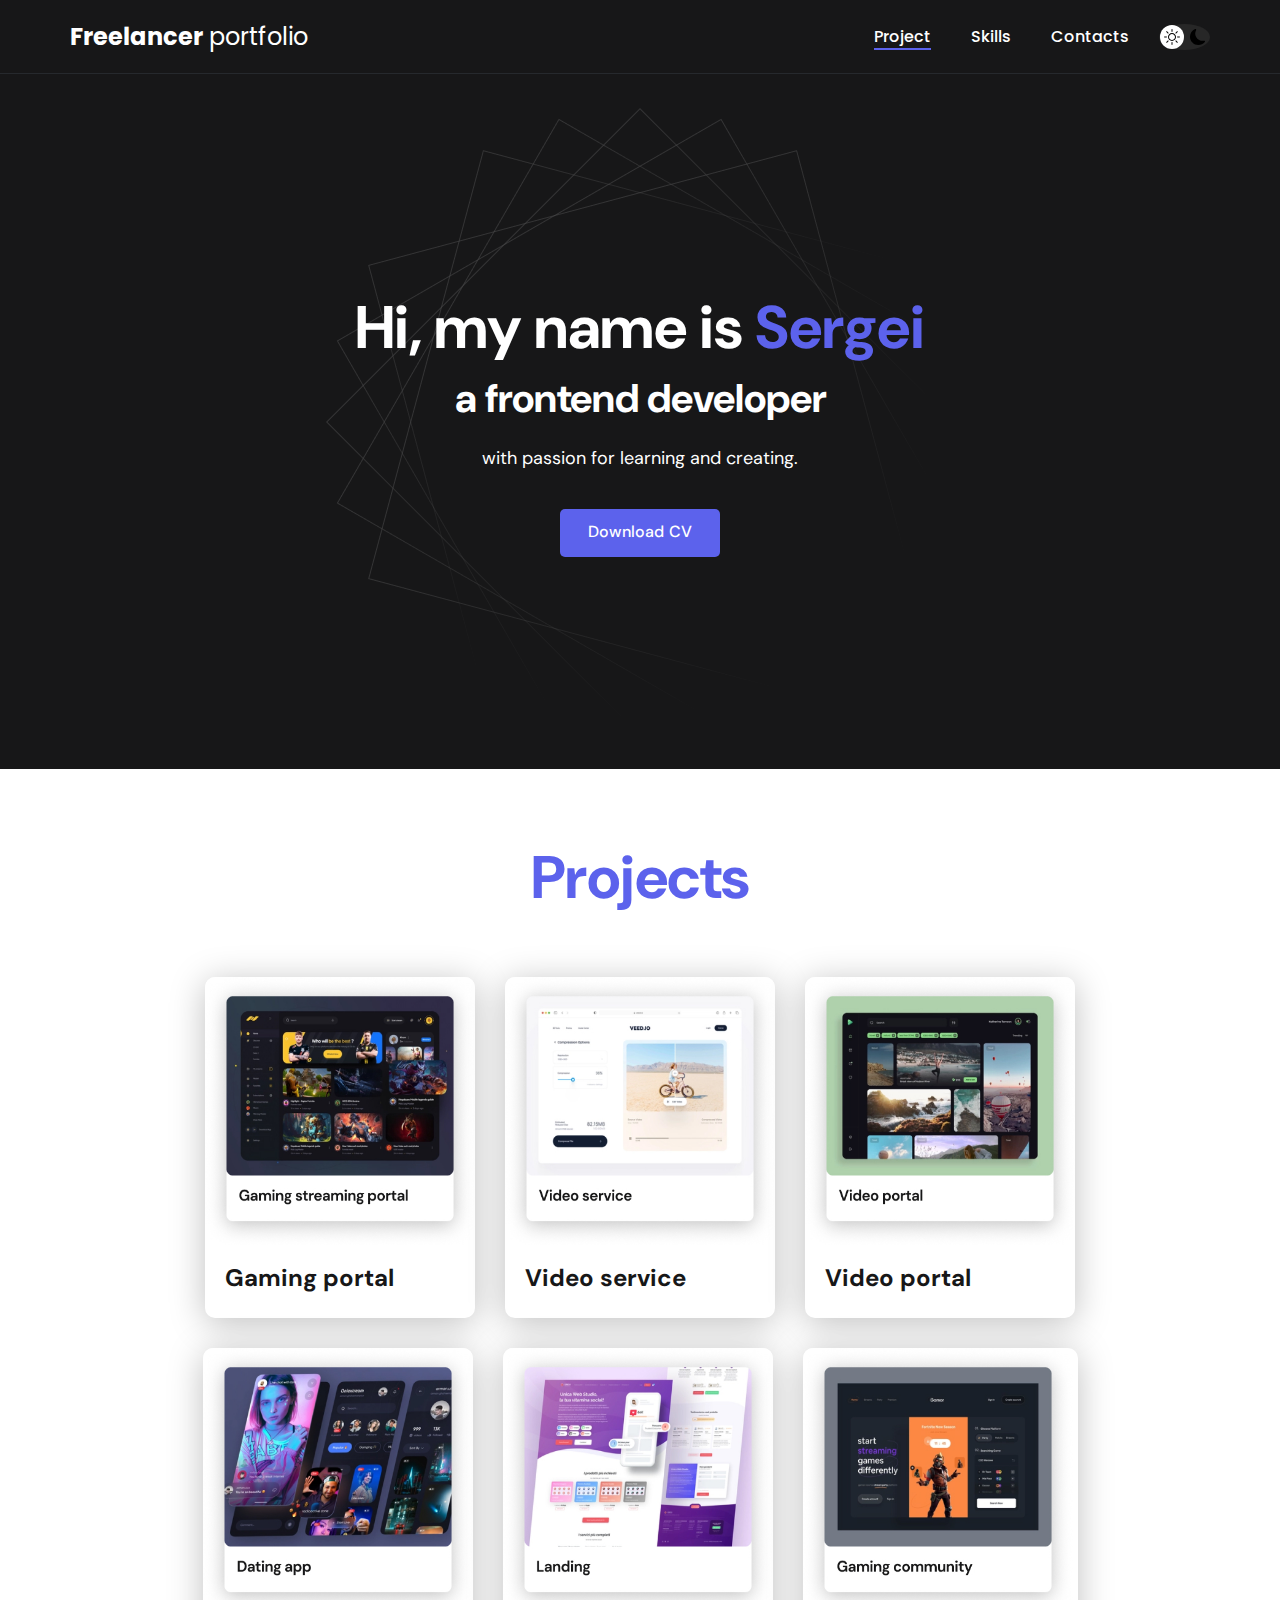
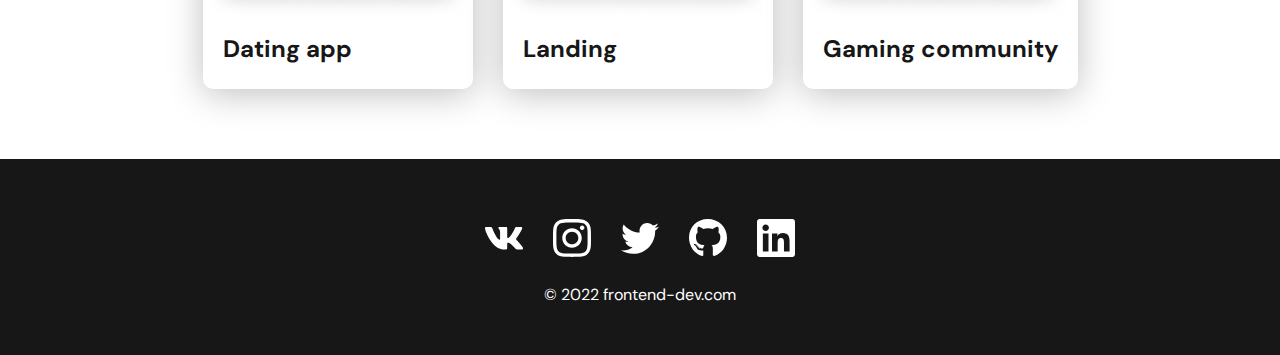
==== index.html @ f3a43516 "Add files via upload" ====
<!DOCTYPE html>
<html lang="en">

<head>
    <meta charset="UTF-8">
    <meta http-equiv="X-UA-Compatible" content="IE=edge">
    <meta name="viewport" content="width=device-width, initial-scale=1.0">
    <title>Portfolio</title>
    <link rel="stylesheet" href="/css/main.css">
</head>

<body>
    <nav class="nav">
        <div class="container">
            <div class="nav-row">
                <a href="/index.html" class="logo"><strong>Freelancer</strong> portfolio</a>

                <button class="dark-mode-btn">
                    <img src="./image/icon/sun.svg" alt="light" class="dark-mode-btn__icon">
                    <img src="./image/icon/moon.svg" alt="light" class="dark-mode-btn__icon">

                </button>

                <ul class="nav-list">
                    <li class="nav-list__item"><a href="index.html" class="nav_list__link--active">Project</a>
                    </li>
                    <li class="nav-list__item"><a href="skills.html" class="nav_list__link">Skills</a></li>
                    <li class="nav-list__item"><a href="contacts.html" class="nav_list__link">Contacts</a></li>
                </ul>
            </div>
        </div>
    </nav>


    <header class="header">
        <div class="header__wrapper">
            <h1 class="header__title">
                <strong>Hi, my name is <em>Sergei</em></strong><br>
                a frontend developer
            </h1>
            <div class="header__text">
                <p>with passion for learning and creating.</p>
            </div>
            <a href="#!" class="btn">
                Download CV
            </a>
        </div>
    </header>


    <main class="section">
        <div class="container">
            <h2 class="title-1">Projects</h2>
            <ul class="projects">
                <li class="project">
                    <a href="project-page.html"><img src="./image/project/Project 1.jpg" alt="Project img"
                            class="project__img"></a>
                    <h3 class="project__title">Gaming portal</h3>
                </li>
                <li class="project">
                    <a href="project-page.html"><img src="./image/project/Project 2.jpg" alt="Project img"
                            class="project__img"></a>
                    <h3 class="project__title">Video service</h3>
                </li>
                <li class="project">
                    <a href="project-page.html"><img src="./image/project/Project 3.jpg" alt="Project img"
                            class="project__img"></a>
                    <h3 class="project__title">Video portal</h3>
                </li>

                <li class="project">
                    <img src="./image/project/Project 4.jpg" alt="Project img" class="project__img">
                    <h3 class="project__title">Dating app</h3>
                </li>
                <li class="project">
                    <img src="./image/project/Project 5.jpg" alt="Project img" class="project__img">
                    <h3 class="project__title">Landing</h3>
                </li>
                <li class="project">
                    <img src="./image/project/Project 6.jpg" alt="Project img" class="project__img">
                    <h3 class="project__title">Gaming community</h3>
                </li>
            </ul>


        </div>
    </main>


    <footer class="footer">
        <div class="container">
            <div class="footer__wraper">
                <ul class="social">
                    <li class="social__item"><a href="#!"><img src="./image/icon/vk.svg" alt="Link"></a></li>
                    <li class="social__item"><a href="#!"><img src="./image/icon/instagram.svg" alt="Link"></a></li>
                    <li class="social__item"><a href="#!"><img src="./image/icon/twitter.svg" alt="Link"></a></li>
                    <li class="social__item"><a href="#!"><img src="./image/icon/gitHub.svg" alt="Link"></a></li>
                    <li class="social__item"><a href="#!"><img src="./image/icon/linkedIn.svg" alt="Link"></a></li>
                </ul>
                <div class="copyright">
                    <p>© 2022 frontend-dev.com</p>
                </div>



            </div>
        </div>
    </footer>

    <script src="./js/main.js"></script>
</body>

</html>
---- css/main.css ----
@import url(/css/reset.css);
@import url('https://fonts.googleapis.com/css2?family=DM+Sans:wght@400;500;700&family=Poppins:wght@400;500&display=swap');

/* font-family: 'DM Sans', sans-serif;
font-family: 'Poppins', sans-serif; */



:root {
    --black: #171718;
    --black-border: #26292D;
    --white: #fff;
    --purple: #5C62EC;

    --dark-bg: var(--black);
    --dark-border: var(--black-border);
    --header-text: var(--white);
    --accent: var(--purple);


    /* Light mode */
    --page-bg: var(--white);
    --text-color: var(--black);

}





.dark {
    /* Dark mode */
    --page-bg: #252526;
    --text-color: var(--white);
}


html,
body {
    display: flex;
    flex-direction: column;
    min-height: 100vh;

    font-family: 'DM Sans', sans-serif;



    /* light mode */
    background-color: var(--page-bg);
    color: var(--text-color);
}

.container {
    margin: 0 auto;
    padding: 0 15px;
    max-width: 1170px;
}


/* NAVIGATION */

.nav {
    padding: 19px 0;
    border-bottom: 1px solid var(--dark-border);
    background-color: var(--dark-bg);
    color: var(--white);
    letter-spacing: normal;
}

.nav-row {
    display: flex;
    flex-wrap: wrap;
    justify-content: flex-end;
    align-items: center;
    column-gap: 30px;
    row-gap: 20px;
}

.logo {
    margin-right: auto;
    color: var(--header-text);
    font-size: 24px;
    font-family: 'Poppins', sans-serif;
    text-decoration: none;
}

.logo strong {
    font-weight: 700;
}

/* NAV_LIST */

.nav-list {
    display: flex;
    flex-wrap: wrap;
    align-items: center;
    column-gap: 40px;
    font-size: 16px;
    font-weight: 500;
    font-family: 'Poppins', sans-serif;
}



.nav_list__link {
    color: var(--header-text);
    transition: opacity 0.2s ease-in;
}

.nav_list__link:hover {
    opacity: 0.8;
}

.nav_list__link--active {
    position: relative;
    color: var(--header-text);
}

.nav_list__link--active::before {
    content: '';

    position: absolute;
    left: 0;
    top: 100%;

    display: block;
    height: 2px;
    width: 100%;
    background-color: var(--accent);
}

/* Dark mode btn */

.dark-mode-btn {
    order: 9;
    position: relative;
    display: flex;
    justify-content: space-between;
    width: 51px;
    height: 26px;
    padding: 5px;
    border-radius: 50%;
    background-color: #272727;
}

.dark-mode-btn::before {
    content: '';
    position: absolute;
    top: 1px;
    left: 1px;

    display: block;
    width: 24px;
    height: 24px;

    border-radius: 50px;
    background-color: var(--white);

    transition: left 0.2s ease-in;
}

.dark-mode-btn--active::before {
    left: 26px;
}

.dark-mode-btn__icon {
    position: relative;
    z-index: 9;
}

/* Header */

.header {
    display: flex;
    justify-content: center;
    align-items: center;
    padding: 40px 0;
    min-height: 695px;
    background-color: var(--dark-bg);
    background-image: url('./../image/header-bg.png');
    background-repeat: no-repeat;
    background-size: auto;
    background-position: center center;

    color: var(--header-text);
    text-align: center;


}

.header__wrapper {
    padding: 0 15px;
    max-width: 660px;

}

.header__title {
    margin-bottom: 20px;
    font-size: 40px;
    font-weight: 700;
    line-height: 1.4;

}

.header__title strong {
    font-size: 60px;
    font-weight: 700;
}

.header__title em {
    font-style: normal;
    color: var(--accent);
}

.header__text {
    margin-bottom: 40px;
    font-size: 18px;
    line-height: 1.333;
}

.header__text p+p {
    margin-top: 1em;
}

.btn {
    display: inline-block;
    height: 48px;
    padding: 12px 28px;
    border-radius: 5px;
    background-color: var(--accent);
    color: var(--header-text);
    letter-spacing: 0.15px;
    font-size: 16px;
    font-weight: 500;

    transition: opacity 0.2s ease-in;
}

.btn:hover {
    opacity: 0.6;
}

.btn:active {
    position: relative;
    top: 1px;
}

/* btn-outline */

.btn-outline {
    display: flex;
    column-gap: 10px;

    align-items: center;

    width: 169px;
    height: 48px;
    padding: 12px 20px;
    border-radius: 5px;
    border: 1px solid #000;
    color: var(--black-border);
    background-color: var(--white);





    transition: opacity 0.2s ease-in;
}

.btn-outline:hover {
    opacity: 0.6;
}

.btn-outline:active {
    position: relative;
    top: 1px;
}

/* General */

.section {
    padding: 70px 0;
}

.title-1 {
    margin-bottom: 60px;
    font-size: 60px;
    font-weight: 700;
    line-height: 78px;
    letter-spacing: -0.5px;
    color: var(--accent);
    text-align: center;
}

/* Project */

.project__img {
    width: 270px;
    height: 270px;
    border-radius: 10px;
}

.projects {
    display: flex;
    flex-wrap: wrap;
    column-gap: 30px;
    row-gap: 30px;
    justify-content: center;

}

.project {
    max-width: 370px;
    background-color: var(--white);
    box-shadow: 0px 5px 35px rgba(0, 0, 0, 0.25);
    border-radius: 10px;

}

.project__title {
    padding: 15px 20px 25px;
    font-style: normal;
    font-weight: 700;
    font-size: 24px;
    line-height: 1.3;
    color: #171718;
}

/* Project details */

.project-details {
    margin: 0 auto;
    max-width: 865px;
    display: flex;
    flex-direction: column;
    align-items: center;
    text-align: center;
}

.project-details__cover {
    max-width: 100%;
    margin-bottom: 40px;
    box-shadow: (0px 5px 35px rgba(0, 0, 0, 0.25));
    border-radius: 10px;

}

.project-details__desc {
    margin-bottom: 30px;
    font-weight: 700;
    font-size: 24px;
    line-height: 1.3;
}

/* Content-list */

.title-2 {
    font-weight: 700;
    font-size: 40px;
    line-height: 1.3;
    margin-bottom: 20px;
}

.content-list {
    margin: 0 auto;
    max-width: 570px;
    display: flex;
    flex-direction: column;
    align-items: center;
    row-gap: 40px;
    text-align: center;
}

.content-list__item {
    font-size: 18px;
    line-height: 1.5;
}

/* Footer */

.footer {
    margin-top: auto;
    background-color: var(--dark-bg);
    padding: 60px 0 50px;
    color: var(--header-text);
}

.footer__wraper {
    display: flex;
    flex-direction: column;
    align-items: center;
    row-gap: 27px;
}

.social {
    display: flex;
    column-gap: 30px;
    align-items: center;
}

.copyright {
    font-size: 16px;
}


@media (max-width: 620px) {
    .header {
        min-height: unset;
    }


    .header__title {
        font-size: 30px;
    }

    .header__title strong {
        font-size: 40px;
    }

    .nav-row {
        justify-content: space-between;
    }

    .dark-mode-btn {
        order: 0;
    }


    .section {
        padding: 40px 0;
    }


    .title-1 {
        margin-bottom: 30px;
        font-size: 40px;
    }

    .title-2 {
        margin-bottom: 10px;
        font-size: 30px;
    }

    .project {
        justify-content: center;
    }

    .project__title {
        font-size: 22px;
    }


    .footer {
        padding: 40px 0 30px;
    }

    .footer__wraper {
        row-gap: 20px;
    }

    .social {
        column-gap: 20px;
    }

    .social__item {
        width: 28px;

    }

    .content-list {
        row-gap: 20px;
    }

    .content-list__item {
        font-size: 16px;
    }


}
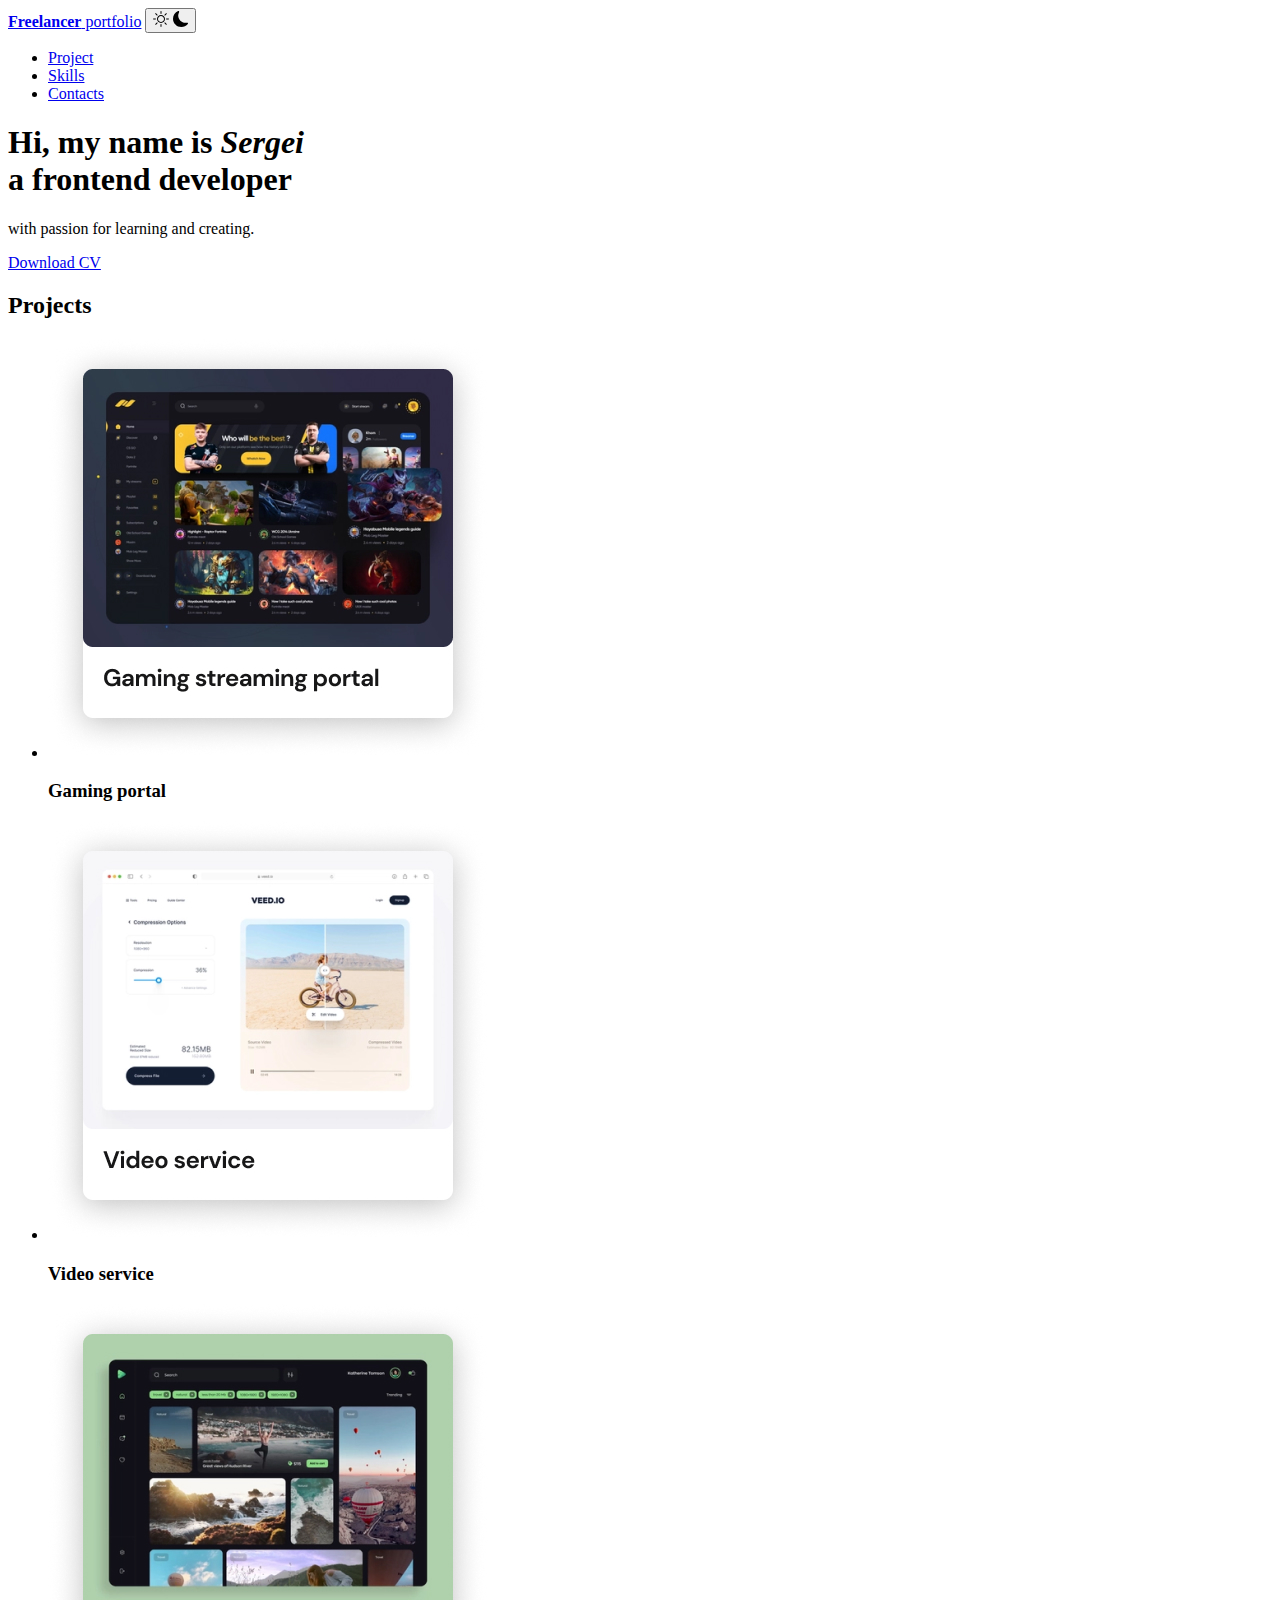
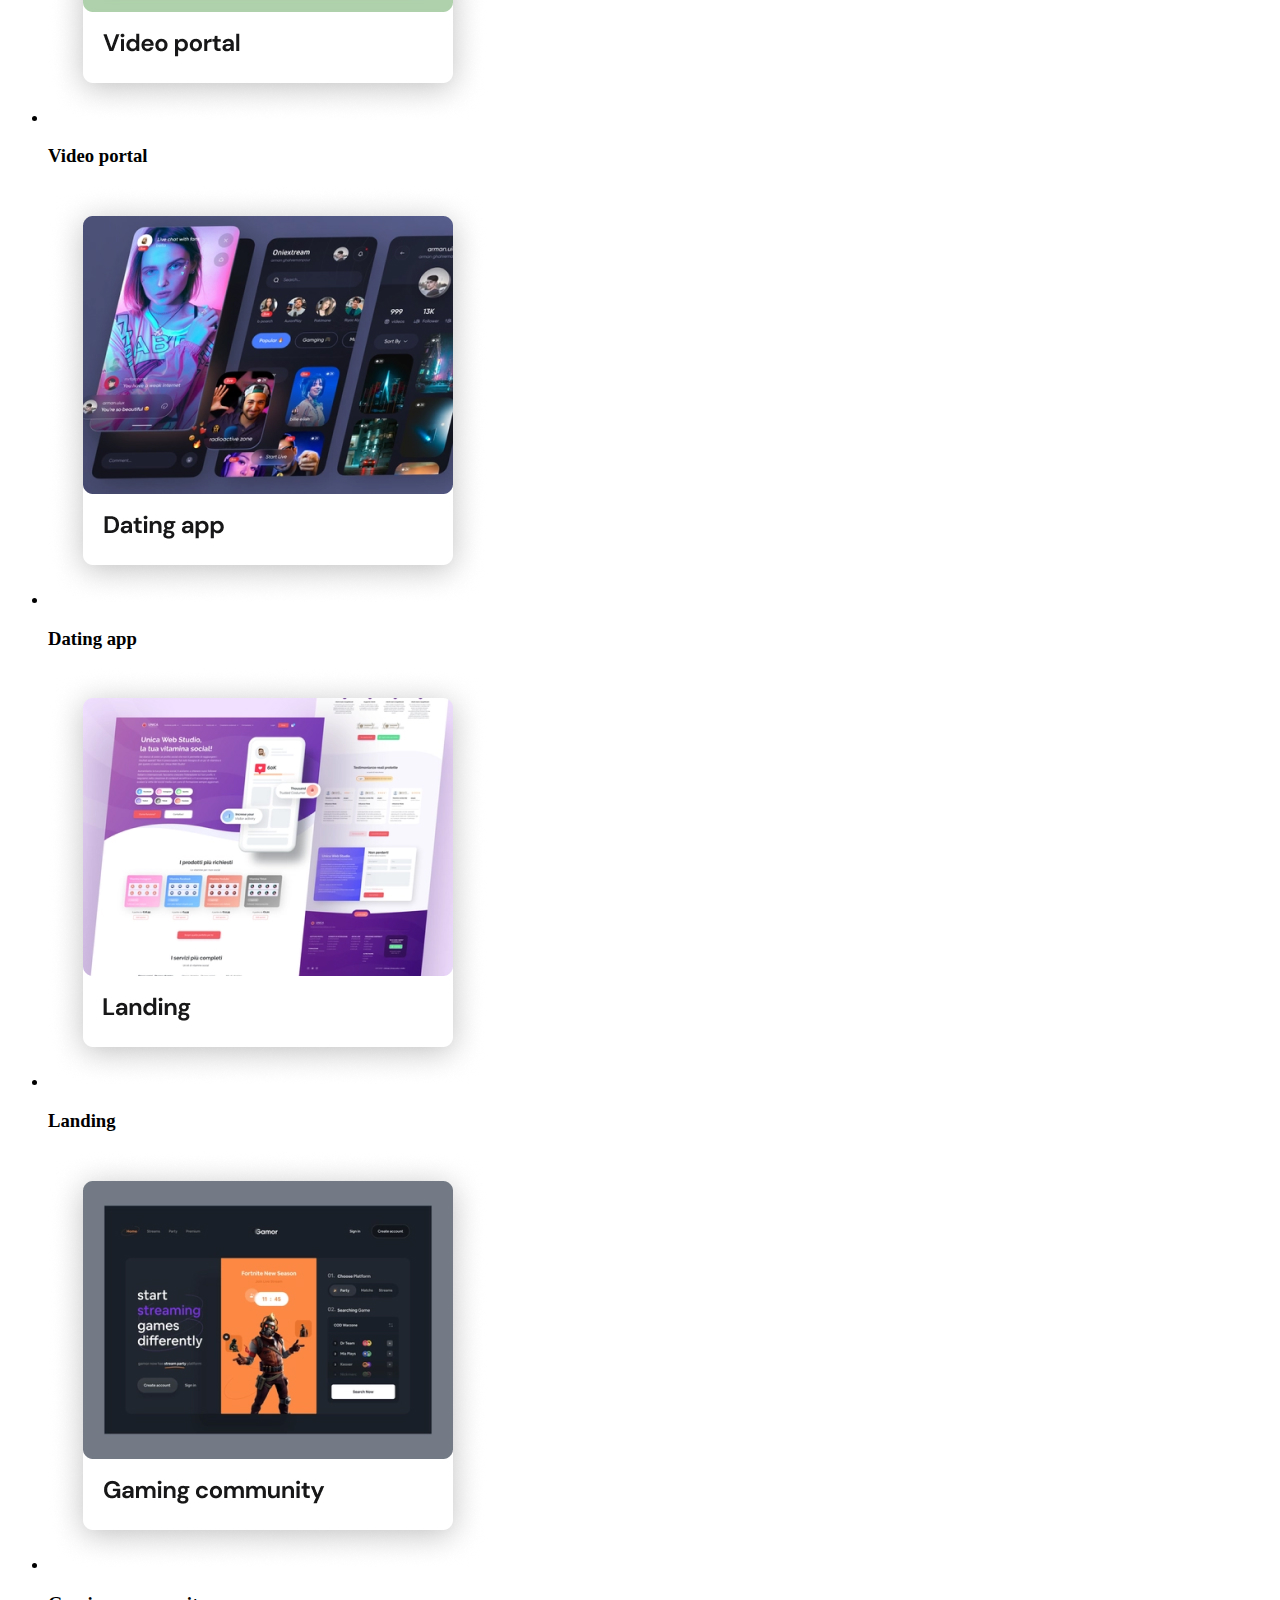
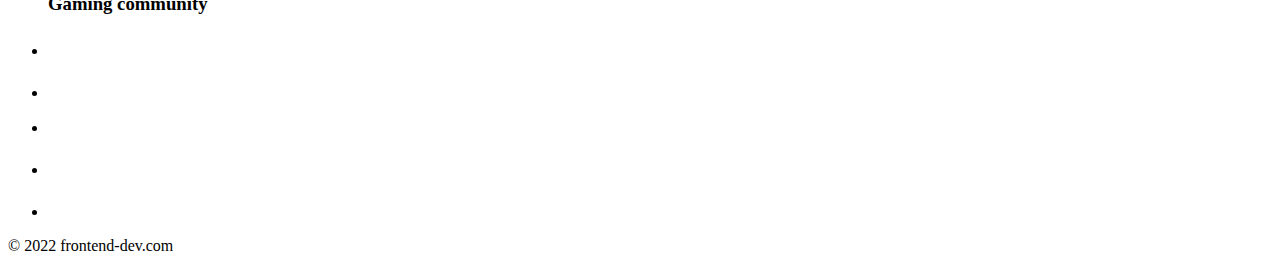
==== commit 8be340fa: "Update index.html" ====
--- a/index.html
+++ b/index.html
@@ -6,7 +6,8 @@
     <meta http-equiv="X-UA-Compatible" content="IE=edge">
     <meta name="viewport" content="width=device-width, initial-scale=1.0">
     <title>Portfolio</title>
-    <link rel="stylesheet" href="/css/main.css">
+    <link rel="stylesheet" href="/
+Portfolio_jobs/css/main.css">
 </head>
 
 <body>
@@ -110,4 +111,4 @@
     <script src="./js/main.js"></script>
 </body>
 
-</html>+</html>
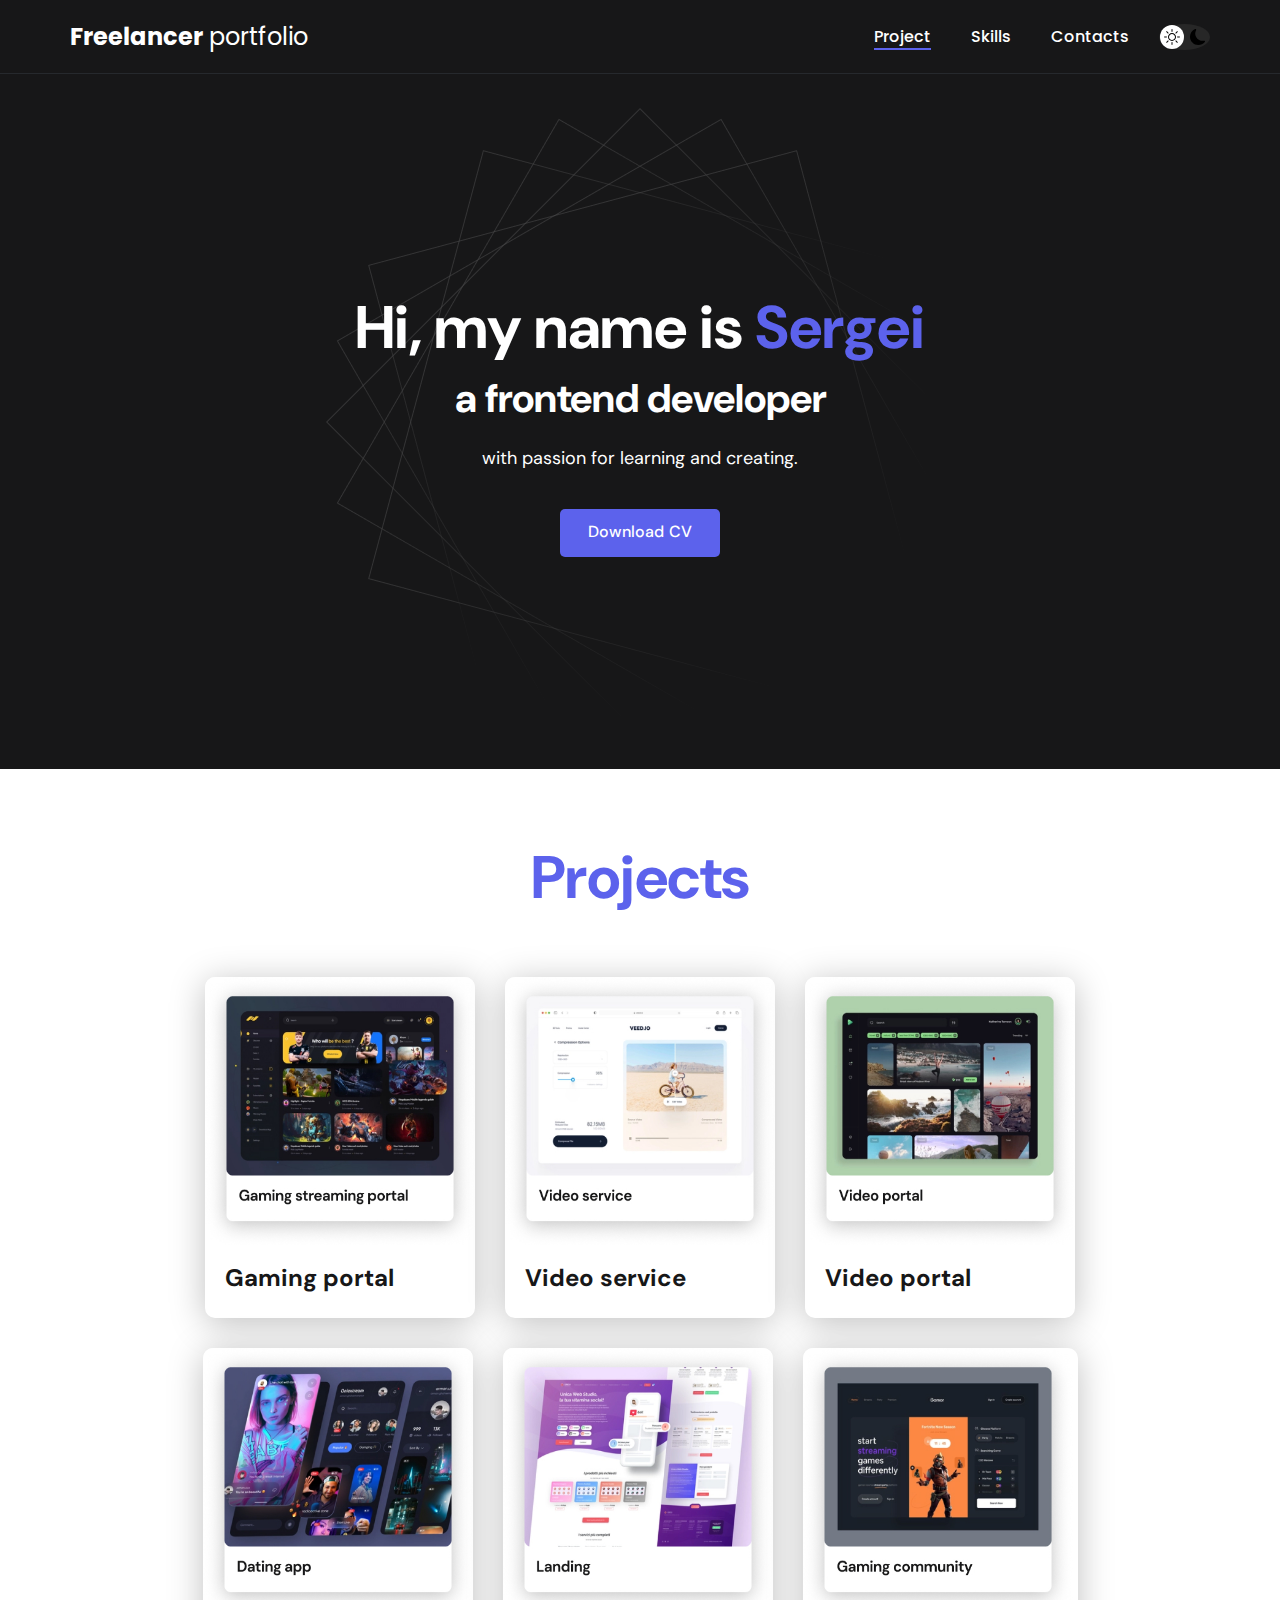
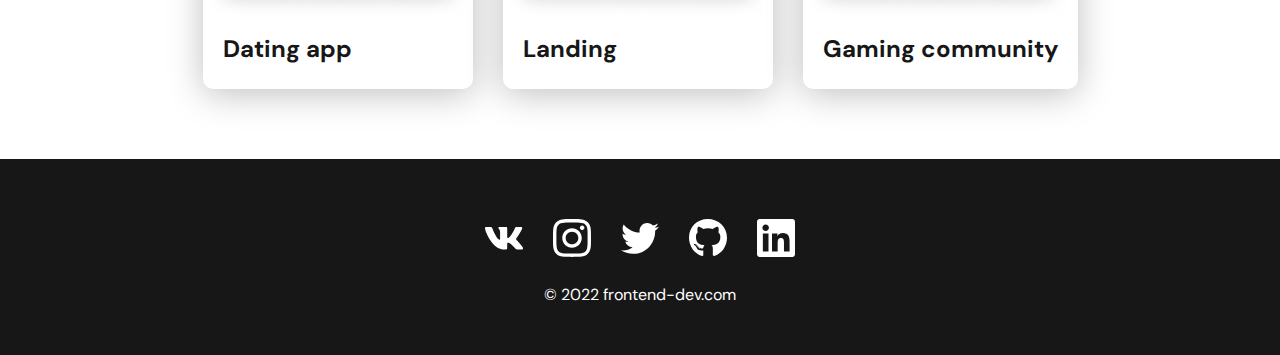
==== commit 899dcab2: "Update index.html" ====
--- a/index.html
+++ b/index.html
@@ -6,8 +6,7 @@
     <meta http-equiv="X-UA-Compatible" content="IE=edge">
     <meta name="viewport" content="width=device-width, initial-scale=1.0">
     <title>Portfolio</title>
-    <link rel="stylesheet" href="/
-Portfolio_jobs/css/main.css">
+    <link rel="stylesheet" href="css/main.css">
 </head>
 
 <body>
--- a/css/main.css
+++ b/css/main.css
@@ -0,0 +1,480 @@
+@import url(/css/reset.css);
+@import url('https://fonts.googleapis.com/css2?family=DM+Sans:wght@400;500;700&family=Poppins:wght@400;500&display=swap');
+
+/* font-family: 'DM Sans', sans-serif;
+font-family: 'Poppins', sans-serif; */
+
+
+
+:root {
+    --black: #171718;
+    --black-border: #26292D;
+    --white: #fff;
+    --purple: #5C62EC;
+
+    --dark-bg: var(--black);
+    --dark-border: var(--black-border);
+    --header-text: var(--white);
+    --accent: var(--purple);
+
+
+    /* Light mode */
+    --page-bg: var(--white);
+    --text-color: var(--black);
+
+}
+
+
+
+
+
+.dark {
+    /* Dark mode */
+    --page-bg: #252526;
+    --text-color: var(--white);
+}
+
+
+html,
+body {
+    display: flex;
+    flex-direction: column;
+    min-height: 100vh;
+
+    font-family: 'DM Sans', sans-serif;
+
+
+
+    /* light mode */
+    background-color: var(--page-bg);
+    color: var(--text-color);
+}
+
+.container {
+    margin: 0 auto;
+    padding: 0 15px;
+    max-width: 1170px;
+}
+
+
+/* NAVIGATION */
+
+.nav {
+    padding: 19px 0;
+    border-bottom: 1px solid var(--dark-border);
+    background-color: var(--dark-bg);
+    color: var(--white);
+    letter-spacing: normal;
+}
+
+.nav-row {
+    display: flex;
+    flex-wrap: wrap;
+    justify-content: flex-end;
+    align-items: center;
+    column-gap: 30px;
+    row-gap: 20px;
+}
+
+.logo {
+    margin-right: auto;
+    color: var(--header-text);
+    font-size: 24px;
+    font-family: 'Poppins', sans-serif;
+    text-decoration: none;
+}
+
+.logo strong {
+    font-weight: 700;
+}
+
+/* NAV_LIST */
+
+.nav-list {
+    display: flex;
+    flex-wrap: wrap;
+    align-items: center;
+    column-gap: 40px;
+    font-size: 16px;
+    font-weight: 500;
+    font-family: 'Poppins', sans-serif;
+}
+
+
+
+.nav_list__link {
+    color: var(--header-text);
+    transition: opacity 0.2s ease-in;
+}
+
+.nav_list__link:hover {
+    opacity: 0.8;
+}
+
+.nav_list__link--active {
+    position: relative;
+    color: var(--header-text);
+}
+
+.nav_list__link--active::before {
+    content: '';
+
+    position: absolute;
+    left: 0;
+    top: 100%;
+
+    display: block;
+    height: 2px;
+    width: 100%;
+    background-color: var(--accent);
+}
+
+/* Dark mode btn */
+
+.dark-mode-btn {
+    order: 9;
+    position: relative;
+    display: flex;
+    justify-content: space-between;
+    width: 51px;
+    height: 26px;
+    padding: 5px;
+    border-radius: 50%;
+    background-color: #272727;
+}
+
+.dark-mode-btn::before {
+    content: '';
+    position: absolute;
+    top: 1px;
+    left: 1px;
+
+    display: block;
+    width: 24px;
+    height: 24px;
+
+    border-radius: 50px;
+    background-color: var(--white);
+
+    transition: left 0.2s ease-in;
+}
+
+.dark-mode-btn--active::before {
+    left: 26px;
+}
+
+.dark-mode-btn__icon {
+    position: relative;
+    z-index: 9;
+}
+
+/* Header */
+
+.header {
+    display: flex;
+    justify-content: center;
+    align-items: center;
+    padding: 40px 0;
+    min-height: 695px;
+    background-color: var(--dark-bg);
+    background-image: url('./../image/header-bg.png');
+    background-repeat: no-repeat;
+    background-size: auto;
+    background-position: center center;
+
+    color: var(--header-text);
+    text-align: center;
+
+
+}
+
+.header__wrapper {
+    padding: 0 15px;
+    max-width: 660px;
+
+}
+
+.header__title {
+    margin-bottom: 20px;
+    font-size: 40px;
+    font-weight: 700;
+    line-height: 1.4;
+
+}
+
+.header__title strong {
+    font-size: 60px;
+    font-weight: 700;
+}
+
+.header__title em {
+    font-style: normal;
+    color: var(--accent);
+}
+
+.header__text {
+    margin-bottom: 40px;
+    font-size: 18px;
+    line-height: 1.333;
+}
+
+.header__text p+p {
+    margin-top: 1em;
+}
+
+.btn {
+    display: inline-block;
+    height: 48px;
+    padding: 12px 28px;
+    border-radius: 5px;
+    background-color: var(--accent);
+    color: var(--header-text);
+    letter-spacing: 0.15px;
+    font-size: 16px;
+    font-weight: 500;
+
+    transition: opacity 0.2s ease-in;
+}
+
+.btn:hover {
+    opacity: 0.6;
+}
+
+.btn:active {
+    position: relative;
+    top: 1px;
+}
+
+/* btn-outline */
+
+.btn-outline {
+    display: flex;
+    column-gap: 10px;
+
+    align-items: center;
+
+    width: 169px;
+    height: 48px;
+    padding: 12px 20px;
+    border-radius: 5px;
+    border: 1px solid #000;
+    color: var(--black-border);
+    background-color: var(--white);
+
+
+
+
+
+    transition: opacity 0.2s ease-in;
+}
+
+.btn-outline:hover {
+    opacity: 0.6;
+}
+
+.btn-outline:active {
+    position: relative;
+    top: 1px;
+}
+
+/* General */
+
+.section {
+    padding: 70px 0;
+}
+
+.title-1 {
+    margin-bottom: 60px;
+    font-size: 60px;
+    font-weight: 700;
+    line-height: 78px;
+    letter-spacing: -0.5px;
+    color: var(--accent);
+    text-align: center;
+}
+
+/* Project */
+
+.project__img {
+    width: 270px;
+    height: 270px;
+    border-radius: 10px;
+}
+
+.projects {
+    display: flex;
+    flex-wrap: wrap;
+    column-gap: 30px;
+    row-gap: 30px;
+    justify-content: center;
+
+}
+
+.project {
+    max-width: 370px;
+    background-color: var(--white);
+    box-shadow: 0px 5px 35px rgba(0, 0, 0, 0.25);
+    border-radius: 10px;
+
+}
+
+.project__title {
+    padding: 15px 20px 25px;
+    font-style: normal;
+    font-weight: 700;
+    font-size: 24px;
+    line-height: 1.3;
+    color: #171718;
+}
+
+/* Project details */
+
+.project-details {
+    margin: 0 auto;
+    max-width: 865px;
+    display: flex;
+    flex-direction: column;
+    align-items: center;
+    text-align: center;
+}
+
+.project-details__cover {
+    max-width: 100%;
+    margin-bottom: 40px;
+    box-shadow: (0px 5px 35px rgba(0, 0, 0, 0.25));
+    border-radius: 10px;
+
+}
+
+.project-details__desc {
+    margin-bottom: 30px;
+    font-weight: 700;
+    font-size: 24px;
+    line-height: 1.3;
+}
+
+/* Content-list */
+
+.title-2 {
+    font-weight: 700;
+    font-size: 40px;
+    line-height: 1.3;
+    margin-bottom: 20px;
+}
+
+.content-list {
+    margin: 0 auto;
+    max-width: 570px;
+    display: flex;
+    flex-direction: column;
+    align-items: center;
+    row-gap: 40px;
+    text-align: center;
+}
+
+.content-list__item {
+    font-size: 18px;
+    line-height: 1.5;
+}
+
+/* Footer */
+
+.footer {
+    margin-top: auto;
+    background-color: var(--dark-bg);
+    padding: 60px 0 50px;
+    color: var(--header-text);
+}
+
+.footer__wraper {
+    display: flex;
+    flex-direction: column;
+    align-items: center;
+    row-gap: 27px;
+}
+
+.social {
+    display: flex;
+    column-gap: 30px;
+    align-items: center;
+}
+
+.copyright {
+    font-size: 16px;
+}
+
+
+@media (max-width: 620px) {
+    .header {
+        min-height: unset;
+    }
+
+
+    .header__title {
+        font-size: 30px;
+    }
+
+    .header__title strong {
+        font-size: 40px;
+    }
+
+    .nav-row {
+        justify-content: space-between;
+    }
+
+    .dark-mode-btn {
+        order: 0;
+    }
+
+
+    .section {
+        padding: 40px 0;
+    }
+
+
+    .title-1 {
+        margin-bottom: 30px;
+        font-size: 40px;
+    }
+
+    .title-2 {
+        margin-bottom: 10px;
+        font-size: 30px;
+    }
+
+    .project {
+        justify-content: center;
+    }
+
+    .project__title {
+        font-size: 22px;
+    }
+
+
+    .footer {
+        padding: 40px 0 30px;
+    }
+
+    .footer__wraper {
+        row-gap: 20px;
+    }
+
+    .social {
+        column-gap: 20px;
+    }
+
+    .social__item {
+        width: 28px;
+
+    }
+
+    .content-list {
+        row-gap: 20px;
+    }
+
+    .content-list__item {
+        font-size: 16px;
+    }
+
+
+}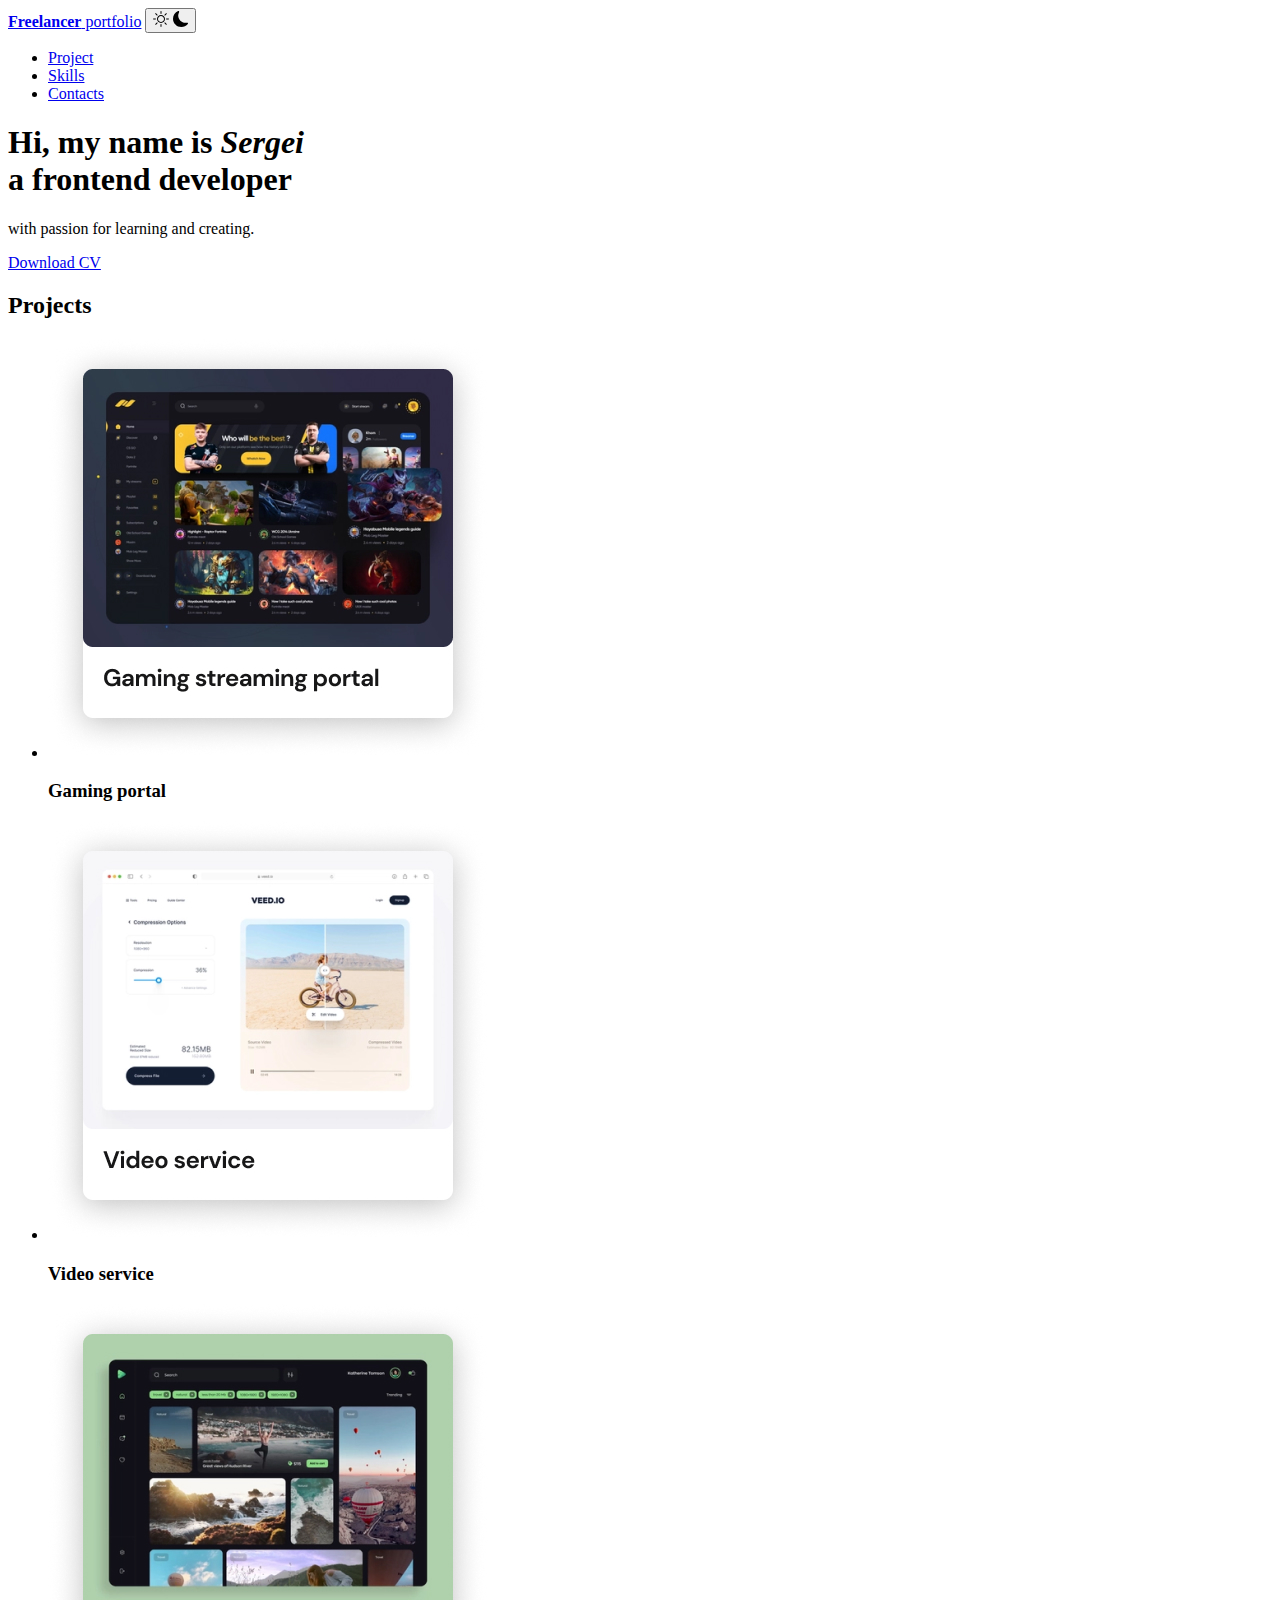
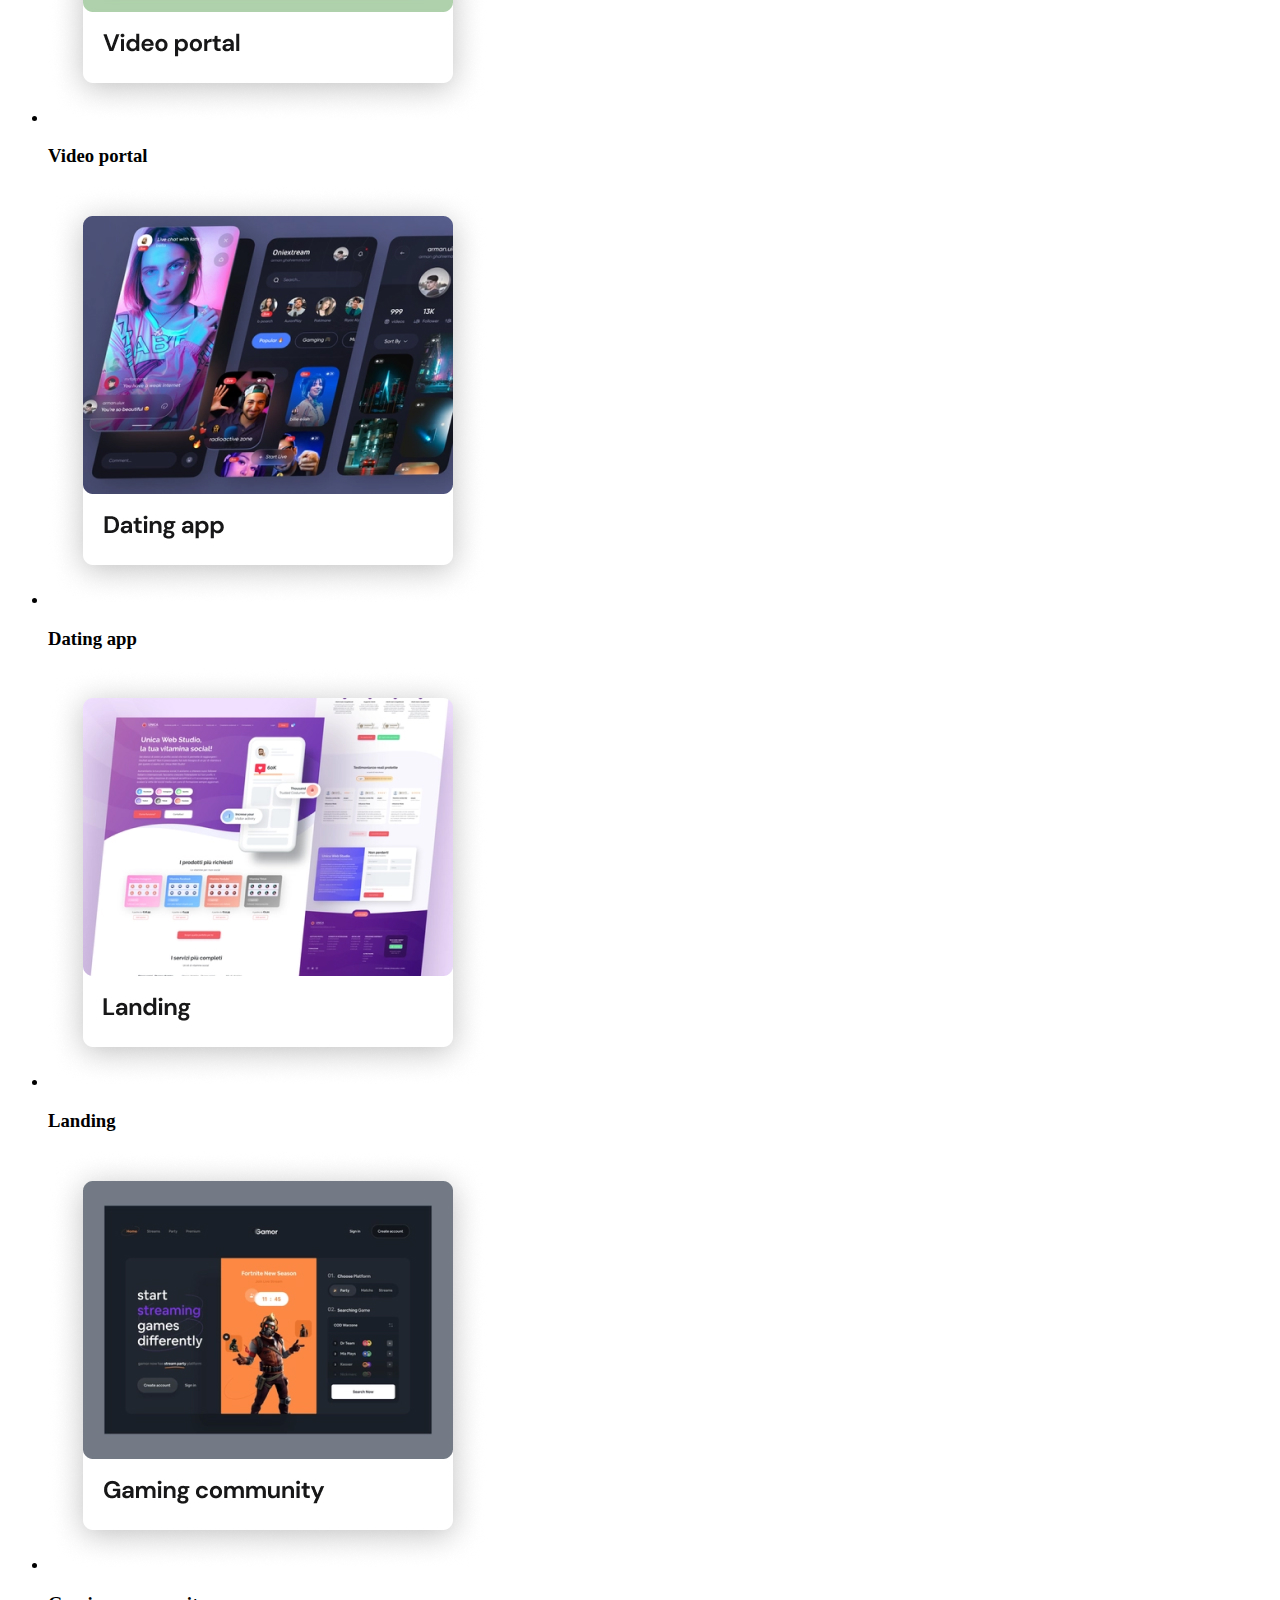
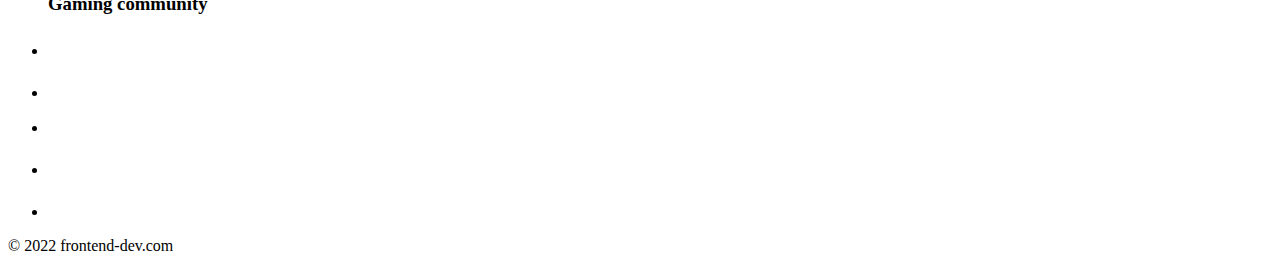
==== commit e2606707: "Update index.html" ====
--- a/index.html
+++ b/index.html
@@ -6,7 +6,7 @@
     <meta http-equiv="X-UA-Compatible" content="IE=edge">
     <meta name="viewport" content="width=device-width, initial-scale=1.0">
     <title>Portfolio</title>
-    <link rel="stylesheet" href="css/main.css">
+    <link rel="stylesheet" type=“text/css” href="css/main.css">
 </head>
 
 <body>
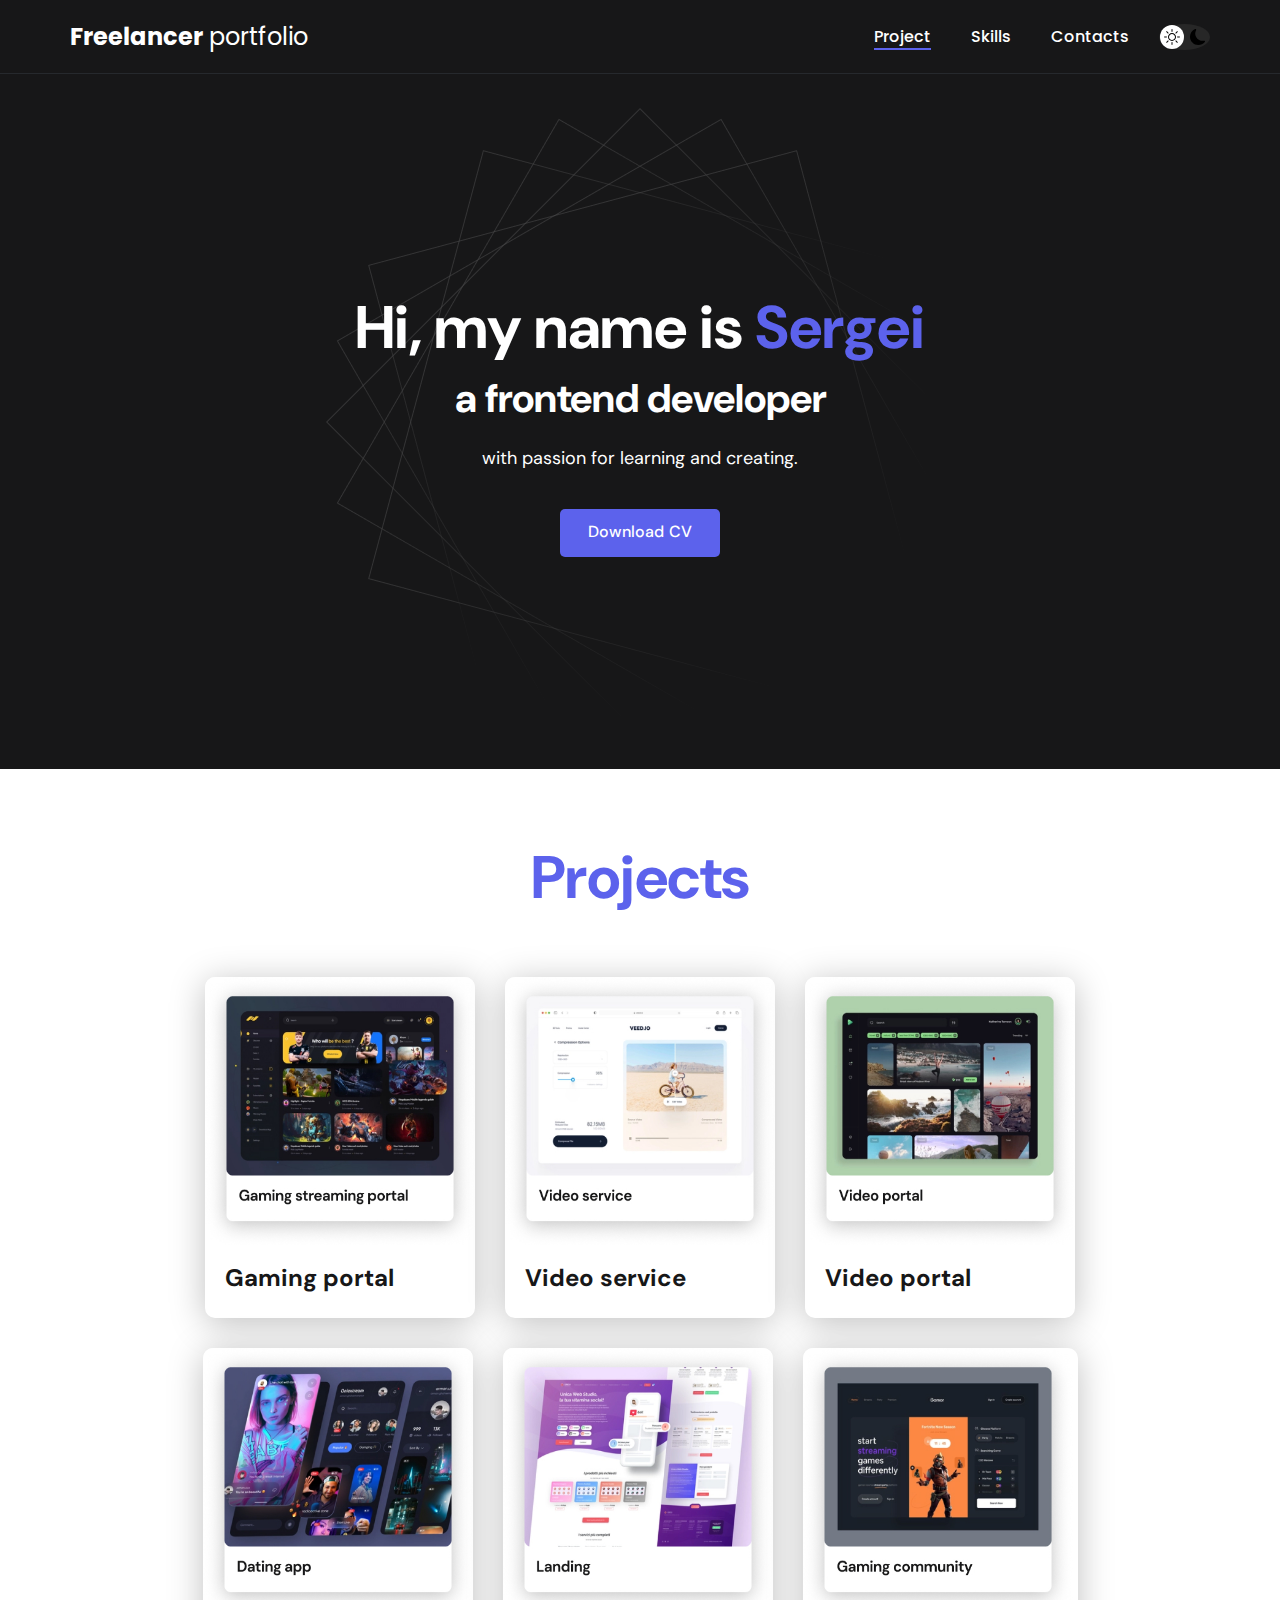
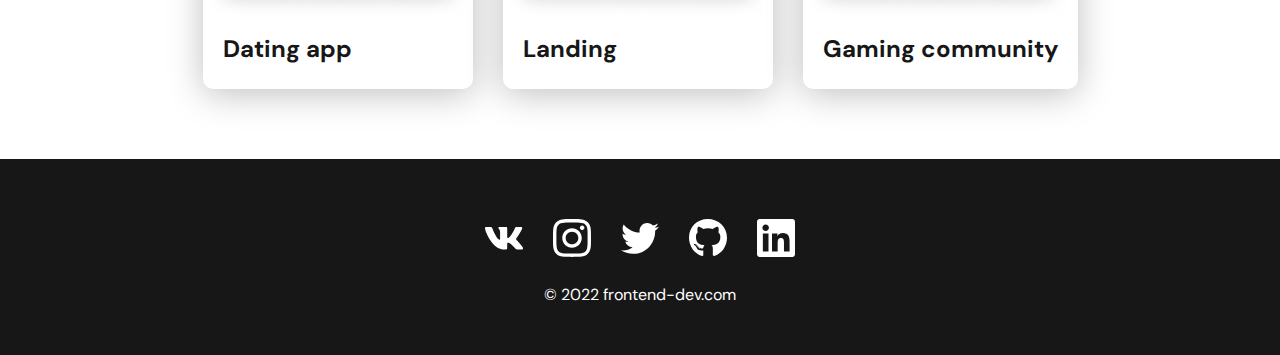
==== commit 6047e459: "Update index.html" ====
--- a/index.html
+++ b/index.html
@@ -6,7 +6,7 @@
     <meta http-equiv="X-UA-Compatible" content="IE=edge">
     <meta name="viewport" content="width=device-width, initial-scale=1.0">
     <title>Portfolio</title>
-    <link rel="stylesheet" type=“text/css” href="css/main.css">
+    <link rel="stylesheet" href="./css/main.css">
 </head>
 
 <body>
